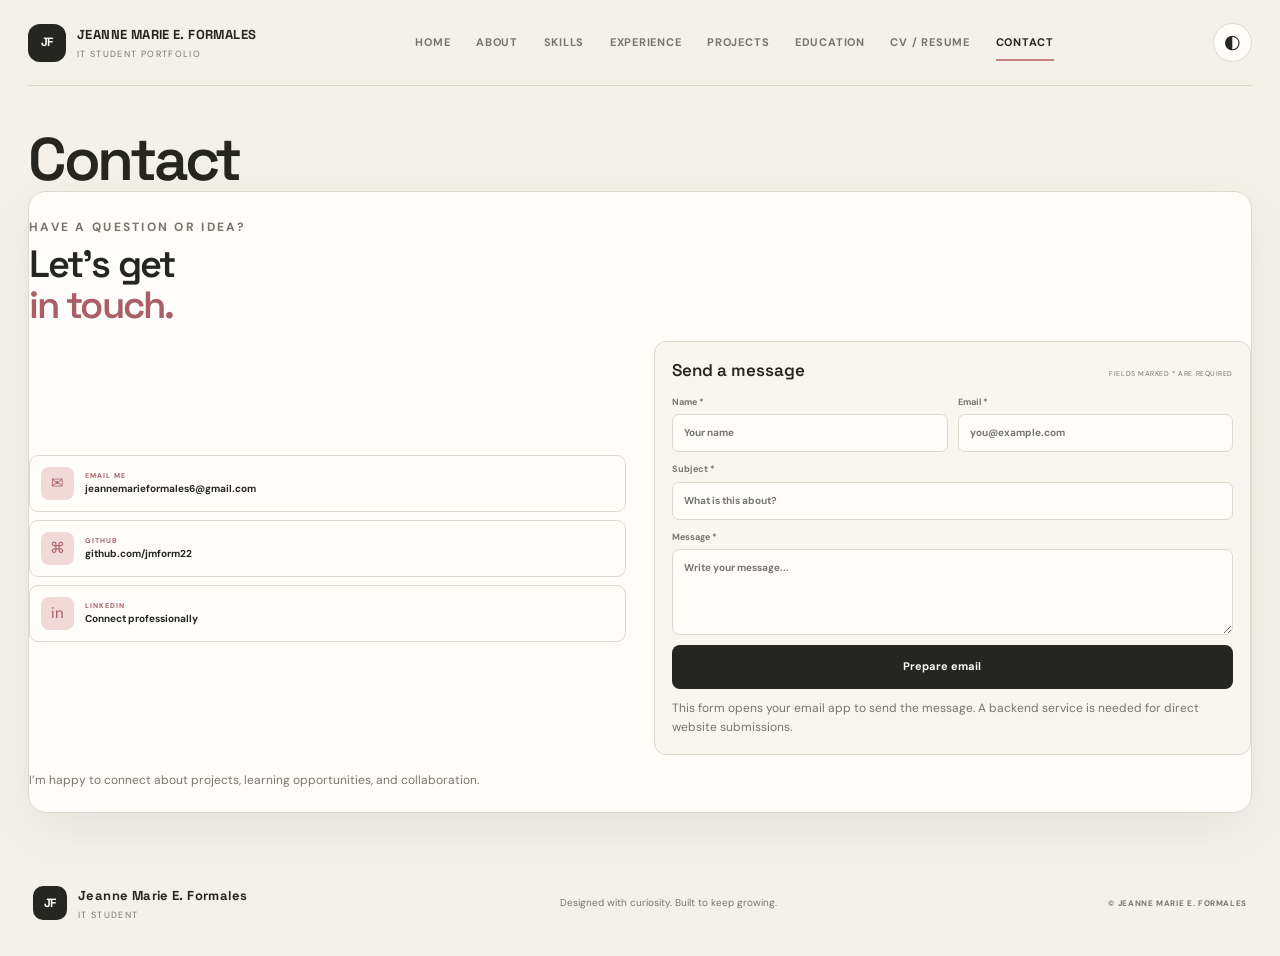
==== contact.html @ e049a28f "Add files via upload" ====
<!DOCTYPE html><html lang="en"><head><meta charset="UTF-8"><meta name="viewport" content="width=device-width, initial-scale=1"><meta name="description" content="Contact — Jeanne Marie E. Formales, IT student portfolio."><meta name="author" content="Jeanne Marie E. Formales"><meta property="og:title" content="Contact | Jeanne Marie E. Formales"><meta property="og:description" content="Questions, project ideas, and opportunities are welcome."><title>Contact | Jeanne Marie E. Formales</title><link rel="preconnect" href="https://fonts.googleapis.com"><link rel="preconnect" href="https://fonts.gstatic.com" crossorigin><link href="https://fonts.googleapis.com/css2?family=DM+Sans:wght@400;500;600;700&family=Space+Grotesk:wght@400;500;600;700&display=swap" rel="stylesheet"><link rel="stylesheet" href="styles.css"><script src="script.js" defer></script></head>
<body><div class="site-shell"><header class="topbar"><a class="brand" href="index.html"><span class="brand-mark">JF</span><span>JEANNE MARIE E. FORMALES<span class="brand-sub">IT STUDENT PORTFOLIO</span></span></a><button class="menu-toggle" id="menuToggle" aria-label="Toggle navigation" aria-expanded="false">☰</button><nav class="main-nav" id="mainNav" aria-label="Main navigation"><a href="index.html" class="">Home</a><a href="about.html" class="">About</a><a href="skills.html" class="">Skills</a><a href="experience.html" class="">Experience</a><a href="projects.html" class="">Projects</a><a href="education.html" class="">Education</a><a href="resume.html" class="">CV / Resume</a><a href="contact.html" class="active">Contact</a></nav><button class="theme-toggle" id="themeToggle" aria-label="Toggle dark mode">◐</button></header>
  <main><div class="page-intro"><h1>Contact</h1><div class="single-panel"><section class="panel contact-panel" id="contact">
    
          <br>
          <div class="section-heading"><p class="eyebrow">HAVE A QUESTION OR IDEA?</p><h2>Let's get<br><em>in touch.</em></h2></div>
          <p class="body-copy">I’m happy to connect about projects, learning opportunities, and collaboration.</p>
          <div class="contact-links">
            <a href="mailto:jeannemarieformales6@gmail.com"><span class="contact-icon">✉</span><span><small>EMAIL ME</small><strong>jeannemarieformales6@gmail.com</strong></span><span class="external-arrow"></span></a>
            <a href="https://github.com/jmform22" target="_blank" rel="noreferrer"><span class="contact-icon">⌘</span><span><small>GITHUB</small><strong>github.com/jmform22</strong></span><span class="external-arrow"></span></a>
            <a href="https://www.linkedin.com/in/jeanne-marie-formales-122176320" target="_blank" rel="noreferrer"><span class="contact-icon">in</span><span><small>LINKEDIN</small><strong>Connect professionally</strong></span><span class="external-arrow"></span></a>
          </div>
          <form class="contact-form" id="contactForm">
            <div class="form-heading"><strong>Send a message</strong><span>FIELDS MARKED * ARE REQUIRED</span></div>
            <div class="form-row"><label>Name *<input type="text" id="senderName" name="name" placeholder="Your name" required></label><label>Email *<input type="email" id="senderEmail" name="email" placeholder="you@example.com" required></label></div>
            <label>Subject *<input type="text" id="senderSubject" name="subject" placeholder="What is this about?" required></label>
            <label>Message *<textarea id="senderMessage" name="message" rows="4" placeholder="Write your message..." required></textarea></label>
            <button class="button button-primary submit-button" type="submit">Prepare email <span></span></button>
            <p class="form-feedback" id="formFeedback" role="status">This form opens your email app to send the message. A backend service is needed for direct website submissions.</p>
          </form>
        </section></div></main><footer class="footer"><a class="footer-brand" href="index.html"><span class="brand-mark">JF</span><span>Jeanne Marie E. Formales<small>IT STUDENT</small></span></a><p>Designed with curiosity. Built to keep growing.</p><div class="footer-links"><a href="contact.html"></a><span>© <span id="year"></span> JEANNE MARIE E. FORMALES</span></div></footer></div></body></html>
---- styles.css ----
/* Jeanne Marie E. Formales — minimalist portfolio
   Main palette inspired by the hand-drawn wireframe: warm ivory, muted rose, charcoal. */
:root {
  --bg: #f4f1eb;
  --surface: #fffdf9;
  --surface-2: #f9f5ef;
  --ink: #252521;
  --muted: #77756f;
  --line: #ded8cf;
  --rose: #c98283;
  --rose-dark: #a95f65;
  --rose-light: #f0d9d7;
  --green: #758777;
  --shadow: 0 18px 55px rgba(56, 44, 37, .07);
  --radius: 18px;
}
[data-theme="dark"] {
  --bg: #171918; --surface: #202321; --surface-2: #292d2a; --ink: #f4f0e9;
  --muted: #b0b0a8; --line: #3a403b; --rose: #cf9294; --rose-dark: #e5a5a5;
  --rose-light: #493638; --green: #a3b7a4; --shadow: 0 18px 55px rgba(0,0,0,.2);
}
* { box-sizing: border-box; }
html { scroll-behavior: smooth; scroll-padding-top: 100px; }
body { margin: 0; background: var(--bg); color: var(--ink); font-family: "DM Sans", sans-serif; line-height: 1.6; transition: background .25s, color .25s; }
a { color: inherit; text-decoration: none; }
button, input, textarea, select { font: inherit; }
button, a, input, textarea, select { -webkit-tap-highlight-color: transparent; }
:focus-visible { outline: 3px solid var(--rose); outline-offset: 3px; }
.site-shell { width: min(1320px, calc(100% - 56px)); margin: 0 auto; }
.topbar { min-height: 86px; display: flex; align-items: center; justify-content: space-between; gap: 28px; border-bottom: 1px solid var(--line); }
.brand, .footer-brand { display: flex; align-items: center; gap: 11px; font-family: "Space Grotesk", sans-serif; font-size: 13px; font-weight: 700; letter-spacing: .03em; }
.brand-mark { display: grid; place-items: center; width: 38px; height: 38px; border-radius: 12px; background: var(--ink); color: var(--surface); font-size: 12px; letter-spacing: -.04em; }
.brand-sub, .footer-brand small { display: block; color: var(--muted); font: 9px "DM Sans", sans-serif; letter-spacing: .15em; margin-top: 2px; }
.main-nav { display: flex; align-items: center; gap: clamp(12px, 2vw, 28px); }
.main-nav a { position: relative; color: var(--muted); font-size: 11px; font-weight: 700; letter-spacing: .07em; text-transform: uppercase; padding: 32px 0; }
.main-nav a:hover, .main-nav a.active { color: var(--ink); }
.main-nav a.active::after { content: ""; position: absolute; bottom: 22px; left: 0; right: 0; height: 2px; background: var(--rose); }
.theme-toggle, .menu-toggle { border: 1px solid var(--line); background: var(--surface); color: var(--ink); width: 39px; height: 39px; border-radius: 50%; cursor: pointer; font-size: 19px; }
.menu-toggle { display: none; border-radius: 11px; }
.panel { background: var(--surface); border: 1px solid var(--line); border-radius: var(--radius); box-shadow: var(--shadow); overflow: hidden; position: relative; }
.hero-panel { margin-top: 28px; background: var(--surface); }
.panel-kicker { height: 48px; padding: 0 28px; display: flex; align-items: center; gap: 10px; border-bottom: 1px solid var(--line); color: var(--muted); font-size: 9px; font-weight: 700; letter-spacing: .15em; }
.status-dot { width: 7px; height: 7px; border-radius: 50%; background: var(--green); box-shadow: 0 0 0 4px color-mix(in srgb, var(--green) 14%, transparent); }
.kicker-line, .section-rule { flex: 1; height: 1px; background: var(--line); }
.panel-number { color: var(--rose-dark); }
.hero-content { display: grid; grid-template-columns: 1.1fr .9fr; min-height: 435px; padding: 52px clamp(28px, 6vw, 82px) 38px; align-items: center; gap: 36px; }
.eyebrow { margin: 0 0 12px; color: var(--rose-dark); font-size: 9px; font-weight: 700; letter-spacing: .19em; }
.hero-copy h1, h2, h3, p { overflow-wrap: anywhere; }
.hero-copy h1 { margin: 0; font: 600 clamp(43px, 6vw, 76px)/.99 "Space Grotesk", sans-serif; letter-spacing: -.065em; }
.hero-copy h1 span { color: var(--rose-dark); }
.hero-role { margin: 23px 0 12px; font-weight: 700; font-size: 13px; }
.role-divider { color: var(--rose); padding: 0 8px; }
.hero-description, .body-copy { max-width: 480px; color: var(--muted); font-size: 13px; line-height: 1.9; }
.button-row { display: flex; flex-wrap: wrap; gap: 10px; margin-top: 24px; }
.button { display: inline-flex; align-items: center; justify-content: center; gap: 22px; min-height: 44px; padding: 0 17px; border: 1px solid transparent; border-radius: 8px; font-size: 11px; font-weight: 700; cursor: pointer; transition: transform .2s, background .2s, border .2s; }
.button:hover { transform: translateY(-2px); }
.button-primary { background: var(--ink); color: var(--surface); }
.button-primary:hover { background: var(--rose-dark); }
.button-primary span, .button-ghost span { font-size: 16px; }
.button-ghost { border-color: var(--line); background: transparent; color: var(--ink); }
.button-ghost:hover { border-color: var(--rose); }
.social-row { display: flex; align-items: center; gap: 12px; margin-top: 27px; color: var(--muted); font-size: 10px; font-weight: 600; }
.social-row a:hover { color: var(--rose-dark); }
.social-row > span { width: 3px; height: 3px; background: var(--rose); border-radius: 50%; }
.hero-visual { min-height: 300px; position: relative; display: grid; place-items: center; }
.portrait-frame { width: min(100%, 330px); aspect-ratio: 1 / 1; position: relative; padding: 12px; background: var(--rose-light); border-radius: 48% 48% 18px 18px; transform: rotate(2deg); z-index: 1; }
.portrait-placeholder { width: 100%; height: 100%; border: 1px dashed var(--rose-dark); border-radius: inherit; display: flex; flex-direction: column; align-items: center; justify-content: center; gap: 8px; color: var(--rose-dark); background: repeating-linear-gradient(135deg, transparent, transparent 12px, color-mix(in srgb, var(--rose) 6%, transparent) 12px, color-mix(in srgb, var(--rose) 6%, transparent) 13px); transform: rotate(-2deg); }
.portrait-circle { display: grid; place-items: center; width: 88px; height: 88px; border-radius: 50%; background: var(--surface); color: var(--rose-dark); font: 600 28px "Space Grotesk"; box-shadow: 0 8px 20px #0000000b; }
.portrait-placeholder > span { font-size: 9px; font-weight: 700; letter-spacing: .14em; }
.portrait-placeholder small { font-size: 10px; color: var(--muted); }
.photo-corner { position: absolute; width: 30px; height: 30px; border-color: var(--rose-dark); border-style: solid; }
.corner-tl { top: -6px; left: -6px; border-width: 2px 0 0 2px; }.corner-br { bottom: -6px; right: -6px; border-width: 0 2px 2px 0; }
.floating-note { position: absolute; z-index: 2; bottom: 26px; left: -12px; display: flex; gap: 10px; align-items: center; padding: 12px 16px; border: 1px solid var(--line); border-radius: 12px; background: var(--surface); box-shadow: var(--shadow); transform: rotate(-2deg); }
.note-icon { display: grid; place-items: center; width: 32px; height: 32px; border-radius: 9px; background: var(--rose-light); color: var(--rose-dark); font-size: 18px; }
.floating-note strong, .floating-note small { display: block; }.floating-note strong { font-size: 10px; }.floating-note small { color: var(--muted); font-size: 9px; }
.hero-orbit { position: absolute; border: 1px solid var(--line); border-radius: 50%; }.orbit-one { width: 360px; height: 360px; }.orbit-two { width: 410px; height: 410px; border-style: dashed; opacity: .7; }
.hero-bottom { display: flex; justify-content: space-between; gap: 20px; padding: 17px 28px; border-top: 1px solid var(--line); color: var(--muted); font-size: 8px; font-weight: 700; letter-spacing: .12em; }
.hero-bottom b { color: var(--rose-dark); margin-left: 8px; }
.panel-grid { display: grid; grid-template-columns: repeat(12, minmax(0, 1fr)); gap: 18px; margin-top: 18px; align-items: stretch; }
.panel-grid > .panel { padding: 24px; }
.about-panel { grid-column: span 5; }.skills-panel { grid-column: span 7; }.experience-panel { grid-column: span 5; }.projects-panel { grid-column: span 7; }.resume-panel { grid-column: span 5; }.contact-panel { grid-column: span 7; }
.section-top { display: flex; align-items: center; gap: 10px; margin-bottom: 27px; }
.section-index { color: var(--rose-dark); font: 600 10px "Space Grotesk"; }
.section-label { font-size: 9px; font-weight: 700; letter-spacing: .16em; white-space: nowrap; }
.section-symbol { color: var(--rose-dark); font-size: 16px; }
.section-heading { margin-bottom: 15px; }
.section-heading .eyebrow { margin-bottom: 7px; }
.section-heading h2 { margin: 0; font: 600 clamp(25px, 3vw, 38px)/1.08 "Space Grotesk", sans-serif; letter-spacing: -.05em; }
.section-heading h2 em { color: var(--rose-dark); font-style: normal; }
.body-copy { font-size: 12px; margin: 14px 0 20px; }
.about-facts { display: grid; gap: 0; margin-top: 24px; border-top: 1px solid var(--line); }
.about-facts > div { padding: 14px 0; border-bottom: 1px solid var(--line); }
.fact-label { display: block; margin-bottom: 5px; color: var(--rose-dark); font-size: 8px; font-weight: 700; letter-spacing: .15em; }
.about-facts strong, .about-facts small { display: block; }.about-facts strong { font-size: 12px; }.about-facts small { color: var(--muted); font-size: 10px; margin-top: 2px; }
.quote-strip { margin-top: 18px; padding: 14px; border-left: 3px solid var(--rose); background: var(--surface-2); color: var(--muted); font: italic 12px "Space Grotesk"; }
.skill-list { display: grid; grid-template-columns: repeat(2, minmax(0, 1fr)); gap: 9px; margin-top: 22px; }
.skill-item { display: flex; align-items: center; gap: 10px; min-width: 0; padding: 12px; border: 1px solid var(--line); border-radius: 11px; background: var(--surface-2); transition: border .2s, transform .2s; }
.skill-item:hover { border-color: var(--rose); transform: translateY(-2px); }
.skill-code { flex: 0 0 34px; display: grid; place-items: center; width: 34px; height: 34px; border-radius: 8px; background: var(--rose-light); color: var(--rose-dark); font: 700 10px "Space Grotesk"; }
.skill-item strong, .skill-item small { display: block; }.skill-item strong { font-size: 11px; }.skill-item small { color: var(--muted); font-size: 9px; line-height: 1.4; }.skill-arrow { margin-left: auto; color: var(--rose-dark); }
.skill-footer { display: flex; justify-content: space-between; align-items: center; margin-top: 20px; color: var(--muted); font-size: 8px; letter-spacing: .15em; font-weight: 700; }
.tiny-bars { display: flex; gap: 3px; }.tiny-bars i { display: block; width: 17px; height: 4px; background: var(--rose-light); border-radius: 5px; }.tiny-bars i:first-child, .tiny-bars i:nth-child(2), .tiny-bars i:nth-child(3) { background: var(--rose); }
.timeline { border-left: 1px solid var(--line); margin: 26px 0 4px 6px; padding-left: 23px; }
.timeline-item { position: relative; padding: 0 0 26px; }.timeline-item:last-child { padding-bottom: 0; }
.timeline-dot { position: absolute; top: 4px; left: -29px; width: 11px; height: 11px; border: 3px solid var(--surface); border-radius: 50%; background: var(--rose); box-shadow: 0 0 0 1px var(--rose); }
.timeline-date { color: var(--rose-dark); font-size: 8px; font-weight: 700; letter-spacing: .15em; }
.timeline-item h3 { margin: 6px 0 2px; font: 600 17px/1.3 "Space Grotesk"; letter-spacing: -.03em; }.timeline-org { margin: 0 0 10px !important; color: var(--ink) !important; font-weight: 700; }
.timeline-item p { margin: 8px 0; color: var(--muted); font-size: 11px; line-height: 1.8; }
.tag-row { display: flex; flex-wrap: wrap; gap: 6px; margin-top: 13px; }.tag-row span { padding: 5px 8px; border: 1px solid var(--line); border-radius: 5px; color: var(--muted); font-size: 8px; font-weight: 700; }
.muted-timeline { opacity: .75; }.edit-hint { color: var(--rose-dark); font-size: 8px; letter-spacing: .13em; font-weight: 700; }
.projects-heading { display: flex; justify-content: space-between; align-items: end; gap: 12px; }.project-count { display: flex; flex-direction: column; align-items: end; padding-bottom: 5px; color: var(--muted); }.project-count strong { color: var(--rose-dark); font: 600 28px "Space Grotesk"; line-height: 1; }.project-count small { font-size: 8px; letter-spacing: .13em; }
.project-tools { display: flex; gap: 8px; margin: 22px 0 14px; }.search-box { display: flex; flex: 1; min-width: 0; align-items: center; gap: 8px; padding: 0 11px; border: 1px solid var(--line); border-radius: 8px; color: var(--muted); }.search-box > span { font-size: 20px; }.search-box input { width: 100%; min-width: 0; border: 0; outline: none; background: transparent; color: var(--ink); padding: 11px 0; font-size: 10px; }.project-tools select { max-width: 145px; border: 1px solid var(--line); border-radius: 8px; background: var(--surface); color: var(--muted); padding: 0 9px; font-size: 10px; }
.project-list { display: grid; gap: 12px; }.project-card { display: grid; grid-template-columns: minmax(115px, .8fr) minmax(0, 1.2fr); border: 1px solid var(--line); border-radius: 12px; overflow: hidden; background: var(--surface); transition: border .2s, transform .2s; }.project-card:hover { border-color: var(--rose); transform: translateY(-2px); }
.project-art { position: relative; min-height: 190px; overflow: hidden; display: grid; place-items: center; background: var(--rose-light); }.art-label { position: absolute; top: 12px; left: 12px; z-index: 2; font-size: 7px; font-weight: 700; letter-spacing: .12em; color: var(--rose-dark); }.art-corner { position: absolute; bottom: 10px; right: 12px; display: grid; place-items: center; width: 27px; height: 27px; border: 1px solid color-mix(in srgb, var(--rose-dark) 40%, transparent); border-radius: 50%; color: var(--rose-dark); }
.art-payroll { background: #e9e6dc; }.mini-window { width: 76%; padding: 9px; border: 1px solid #c3bdb2; border-radius: 6px; background: #f8f5ee; transform: rotate(-4deg); box-shadow: 8px 12px 0 #b8aaa05c; }.mini-window-top { display: flex; gap: 4px; padding-bottom: 8px; border-bottom: 1px solid #e0d8cf; }.mini-window-top i, .browser-dots i { width: 5px; height: 5px; background: #c98283; border-radius: 50%; }.mini-profile { width: 25px; height: 25px; margin: 9px 0; border-radius: 50%; background: #d5a4a0; }.mini-lines i { display: block; width: 75%; height: 4px; margin: 6px 0; border-radius: 5px; background: #d5d0c7; }.mini-lines i:nth-child(2) { width: 48%; }.mini-chart { height: 24px; margin-top: 10px; border-radius: 3px; background: repeating-linear-gradient(90deg, #d3a4a1 0 8px, transparent 8px 13px); }
.art-health { background: #e1e8df; }.qr-graphic { width: 105px; height: 105px; display: grid; place-items: center; position: relative; background: #f8faf4; border: 7px solid #f8faf4; box-shadow: 0 0 0 1px #aab8a6; transform: rotate(6deg); }.qr-grid { position: absolute; inset: 0; opacity: .75; background: repeating-conic-gradient(#596b5a 0% 25%, transparent 0% 50%) 50% / 12px 12px; }.qr-graphic span { z-index: 1; padding: 3px 5px; background: #f8faf4; color: #596b5a; font: 700 11px/1.1 "Space Grotesk"; text-align: center; }.health-cross { position: absolute; right: 20%; bottom: 19%; display: grid; place-items: center; width: 30px; height: 30px; border-radius: 50%; background: #758777; color: white; font-size: 22px; }
.art-portfolio { background: #e7d7d2; }.portfolio-browser { width: 78%; min-height: 120px; border-radius: 6px; background: #fffaf4; box-shadow: 8px 9px 0 #a95f652b; transform: rotate(-3deg); }.browser-dots { display: flex; gap: 4px; padding: 8px; border-bottom: 1px solid #e8ded7; }.browser-content { position: relative; padding: 12px; color: #35332f; }.browser-content > span { display: block; font-size: 6px; letter-spacing: .1em; }.browser-content b { display: block; margin-top: 4px; font: 700 17px/1 "Space Grotesk"; }.browser-content > i { display: block; width: 45%; height: 3px; margin-top: 5px; background: #d9d2c8; }.browser-image { position: absolute; width: 34px; height: 49px; right: 11px; bottom: 9px; border-radius: 20px 20px 4px 4px; background: #d5a4a0; }
.project-info { min-width: 0; padding: 14px; }.project-meta { display: flex; flex-wrap: wrap; justify-content: space-between; gap: 5px; color: var(--rose-dark); font-size: 7px; font-weight: 700; letter-spacing: .09em; }.project-info h3 { margin: 9px 0 7px; font: 600 16px/1.2 "Space Grotesk"; letter-spacing: -.03em; }.project-info p { margin: 0; color: var(--muted); font-size: 10px; line-height: 1.75; }.project-info .tag-row { margin-top: 10px; }.project-info .tag-row span { padding: 4px 6px; font-size: 7px; }.text-link { margin-top: 12px; padding: 0; border: 0; background: transparent; color: var(--ink); font-size: 9px; font-weight: 700; cursor: pointer; }.text-link span { color: var(--rose-dark); margin-left: 5px; font-size: 14px; }.text-link:hover { color: var(--rose-dark); }
.no-results { padding: 20px; color: var(--muted); font-size: 12px; text-align: center; }.project-upload { display: flex; align-items: center; gap: 12px; margin-top: 14px; padding: 14px; border: 1px dashed var(--rose); border-radius: 10px; background: var(--surface-2); }.upload-icon { display: grid; flex: 0 0 32px; place-items: center; width: 32px; height: 32px; border-radius: 8px; background: var(--rose-light); color: var(--rose-dark); font-size: 19px; }.project-upload strong { display: block; font-size: 10px; }.project-upload p { margin: 2px 0 0; color: var(--muted); font-size: 9px; line-height: 1.5; }.upload-link { margin-left: auto; white-space: nowrap; color: var(--rose-dark); font-size: 9px; font-weight: 700; }
.resume-card { display: flex; align-items: center; gap: 12px; margin-top: 24px; padding: 15px; border: 1px solid var(--line); border-radius: 11px; background: var(--surface-2); }.resume-icon { display: grid; place-items: center; flex: 0 0 42px; height: 48px; border-radius: 6px; background: var(--rose-light); color: var(--rose-dark); font: 700 11px "Space Grotesk"; }.resume-copy { min-width: 0; flex: 1; }.resume-copy strong, .resume-copy span, .resume-copy small { display: block; }.resume-copy strong { font-size: 11px; }.resume-copy span { color: var(--muted); font-size: 9px; }.resume-copy small { margin-top: 4px; color: var(--rose-dark); font-size: 8px; }.resume-status { align-self: start; padding: 4px 6px; border-radius: 4px; background: var(--rose-light); color: var(--rose-dark); font-size: 7px; font-weight: 700; letter-spacing: .05em; white-space: nowrap; }.resume-actions { display: flex; flex-wrap: wrap; gap: 8px; margin-top: 14px; }.resume-actions .button { flex: 1; gap: 12px; min-width: 125px; }.disabled-link { opacity: .48; cursor: not-allowed; pointer-events: none; }.small-note { margin: 13px 0 20px; color: var(--muted); font-size: 9px; line-height: 1.7; }.small-note code { color: var(--rose-dark); }.education-block { display: flex; gap: 12px; padding-top: 17px; border-top: 1px solid var(--line); }.education-icon { display: grid; place-items: center; flex: 0 0 34px; height: 34px; border-radius: 9px; background: var(--rose-light); color: var(--rose-dark); }.education-block strong, .education-block small { display: block; }.education-block strong { font-size: 11px; line-height: 1.5; }.education-block small { margin-top: 3px; color: var(--muted); font-size: 9px; }
.contact-links { display: grid; gap: 8px; margin: 21px 0; }.contact-links > a { display: flex; align-items: center; gap: 11px; padding: 11px; border: 1px solid var(--line); border-radius: 9px; transition: border .2s; }.contact-links > a:hover { border-color: var(--rose); }.contact-icon { display: grid; place-items: center; width: 33px; height: 33px; flex: 0 0 33px; border-radius: 8px; background: var(--rose-light); color: var(--rose-dark); font-size: 15px; }.contact-links small, .contact-links strong { display: block; }.contact-links small { color: var(--rose-dark); font-size: 7px; letter-spacing: .14em; font-weight: 700; }.contact-links strong { font-size: 10px; overflow-wrap: anywhere; }.external-arrow { margin-left: auto; color: var(--rose-dark); }
.contact-form { padding: 17px; border-radius: 12px; background: var(--surface-2); border: 1px solid var(--line); }.form-heading { display: flex; justify-content: space-between; align-items: baseline; gap: 10px; margin-bottom: 14px; }.form-heading strong { font: 600 17px "Space Grotesk"; }.form-heading span { color: var(--muted); font-size: 7px; letter-spacing: .08em; }.contact-form label { display: block; margin-bottom: 10px; color: var(--muted); font-size: 9px; font-weight: 700; }.contact-form input, .contact-form textarea { display: block; width: 100%; margin-top: 5px; padding: 10px 11px; border: 1px solid var(--line); border-radius: 7px; background: var(--surface); color: var(--ink); outline: none; font-size: 10px; resize: vertical; }.contact-form input:focus, .contact-form textarea:focus { border-color: var(--rose); }.form-row { display: grid; grid-template-columns: 1fr 1fr; gap: 10px; }.submit-button { width: 100%; }.form-feedback { margin: 10px 0 0; color: var(--muted); font-size: 9px; line-height: 1.6; }
.footer { display: flex; align-items: center; justify-content: space-between; flex-wrap: wrap; gap: 20px; padding: 30px 5px 35px; color: var(--muted); }.footer-brand { color: var(--ink); }.footer-brand .brand-mark { width: 34px; height: 34px; border-radius: 10px; }.footer p { font-size: 10px; }.footer-links { display: flex; gap: 18px; font-size: 8px; font-weight: 700; letter-spacing: .08em; }.footer-links a { color: var(--rose-dark); }
.project-dialog { width: min(520px, calc(100% - 32px)); padding: 30px; border: 1px solid var(--line); border-radius: 18px; background: var(--surface); color: var(--ink); box-shadow: 0 24px 100px #0003; }.project-dialog::backdrop { background: #1e1c1acc; backdrop-filter: blur(4px); }.dialog-close { position: absolute; top: 13px; right: 15px; width: 32px; height: 32px; border: 1px solid var(--line); border-radius: 50%; background: transparent; color: var(--ink); font-size: 22px; cursor: pointer; }.project-dialog h2 { margin: 0 0 12px; font: 600 29px/1.1 "Space Grotesk"; letter-spacing: -.04em; }.project-dialog > p:not(.eyebrow) { color: var(--muted); font-size: 13px; line-height: 1.8; }.dialog-tech { padding: 10px 12px; border-radius: 8px; background: var(--surface-2); color: var(--rose-dark); font-size: 11px; font-weight: 700; }.project-dialog .dialog-note { padding-top: 13px; border-top: 1px solid var(--line); font-size: 10px !important; }
@media (max-width: 980px) {
  .site-shell { width: min(100% - 32px, 800px); }
  .topbar { gap: 12px; }.main-nav { gap: 13px; }.main-nav a { font-size: 9px; }
  .hero-content { padding: 40px 35px; }.hero-copy h1 { font-size: clamp(43px, 7vw, 64px); }
  .panel-grid > .panel { padding: 21px; }.about-panel, .experience-panel, .resume-panel { grid-column: span 6; }.skills-panel, .projects-panel, .contact-panel { grid-column: span 6; }
  .project-card { grid-template-columns: 1fr; }.project-art { min-height: 155px; }.project-info { padding: 13px; }
}
@media (max-width: 680px) {
  .site-shell { width: calc(100% - 24px); }.topbar { min-height: 72px; position: relative; }.brand { font-size: 11px; }.brand-mark { width: 34px; height: 34px; }.menu-toggle { display: block; margin-left: auto; }.theme-toggle { width: 36px; height: 36px; }
  .main-nav { display: none; position: absolute; z-index: 10; top: 62px; left: 0; right: 0; padding: 12px; border: 1px solid var(--line); border-radius: 12px; background: var(--surface); box-shadow: var(--shadow); flex-direction: column; align-items: stretch; gap: 0; }.main-nav.open { display: flex; }.main-nav a { padding: 12px; font-size: 10px; }.main-nav a.active::after { top: 10px; bottom: 10px; left: 0; right: auto; width: 2px; height: auto; }
  .hero-panel { margin-top: 14px; }.panel-kicker { padding: 0 15px; font-size: 7px; letter-spacing: .1em; }.hero-content { grid-template-columns: 1fr; padding: 34px 23px 28px; gap: 18px; }.hero-copy h1 { font-size: clamp(47px, 13vw, 70px); }.hero-description { font-size: 12px; }.hero-visual { min-height: 260px; }.portrait-frame { width: min(72%, 280px); }.orbit-one { width: 280px; height: 280px; }.orbit-two { width: 320px; height: 320px; }.floating-note { left: 0; bottom: 14px; }.hero-bottom { padding: 13px 15px; flex-wrap: wrap; font-size: 7px; }.hero-bottom span:last-child { display: none; }
  .panel-grid { grid-template-columns: 1fr; gap: 12px; margin-top: 12px; }.panel-grid > .panel { grid-column: 1; padding: 20px; }.section-top { margin-bottom: 22px; }.section-heading h2 { font-size: 34px; }.skill-list { gap: 8px; }.skill-item { padding: 9px; gap: 8px; }.skill-code { flex-basis: 30px; width: 30px; height: 30px; }.skill-item small { font-size: 8px; }
  .project-card { grid-template-columns: minmax(100px, .8fr) minmax(0, 1.2fr); }.project-art { min-height: 205px; }.project-info h3 { font-size: 14px; }.project-info p { font-size: 9px; }.project-tools { flex-direction: column; }.project-tools select { max-width: none; min-height: 38px; }.project-upload { align-items: flex-start; flex-wrap: wrap; }.upload-link { margin-left: 44px; }.form-row { grid-template-columns: 1fr; gap: 0; }.form-heading { align-items: flex-start; flex-direction: column; gap: 3px; }.footer { align-items: flex-start; flex-direction: column; gap: 12px; }.footer-links { width: 100%; justify-content: space-between; }.footer p { margin: 0; }
}
@media (max-width: 420px) {
  .project-card { grid-template-columns: 1fr; }.project-art { min-height: 160px; }.hero-bottom span:nth-child(2) { margin-left: auto; }.resume-status { display: none; }.contact-links strong { font-size: 9px; }
}
@media (prefers-reduced-motion: reduce) { *, *::before, *::after { scroll-behavior: auto !important; transition: none !important; animation: none !important; } }

/* Multi-page layout: each portfolio section occupies its own dedicated page. */
.page-intro{padding:42px 0 24px}.page-intro h1{margin:0;font:600 clamp(38px,5vw,60px)/1.05 "Space Grotesk",sans-serif;letter-spacing:-.055em}.page-intro p{max-width:650px;color:var(--muted);font-size:12px}.single-panel{display:grid;grid-template-columns:minmax(0,1fr);margin-bottom:18px}.single-panel>.panel{grid-column:1/-1!important;min-height:300px}.single-panel>.panel-grid{display:block}.single-panel .projects-panel{grid-column:1/-1}.single-panel .project-card{grid-template-columns:minmax(160px,.65fr) minmax(0,1.35fr)}.single-panel .project-art{min-height:190px}.single-panel .project-list{display:grid;gap:14px}.single-panel .contact-panel{grid-column:1/-1}.single-panel .education-panel{grid-column:1/-1}.single-panel .about-facts{max-width:850px}.single-panel .skill-list{max-width:1000px}.single-panel .experience-panel{max-width:none}.single-panel .resume-panel{max-width:none}.single-panel .contact-panel{display:grid;grid-template-columns:1fr 1fr;column-gap:28px}.single-panel .contact-panel>.section-top,.single-panel .contact-panel>.section-heading,.single-panel .contact-panel>.body-copy{grid-column:1/-1}.single-panel .contact-form{grid-column:2;grid-row:3 / span 3}.single-panel .contact-links{grid-column:1;grid-row:4}.single-panel .contact-panel .section-heading{grid-column:1/-1}.single-panel .projects-panel .project-list{grid-template-columns:repeat(2,minmax(0,1fr))}.single-panel .projects-panel .project-card{grid-template-columns:1fr}.single-panel .projects-panel .project-art{min-height:170px}
@media(max-width:760px){.page-intro{padding:30px 0 18px}.single-panel .project-list,.single-panel .projects-panel .project-list{grid-template-columns:1fr}.single-panel .project-card{grid-template-columns:1fr}.single-panel .contact-panel{display:block}.single-panel .contact-form{margin-top:18px}.single-panel .project-art{min-height:170px}}
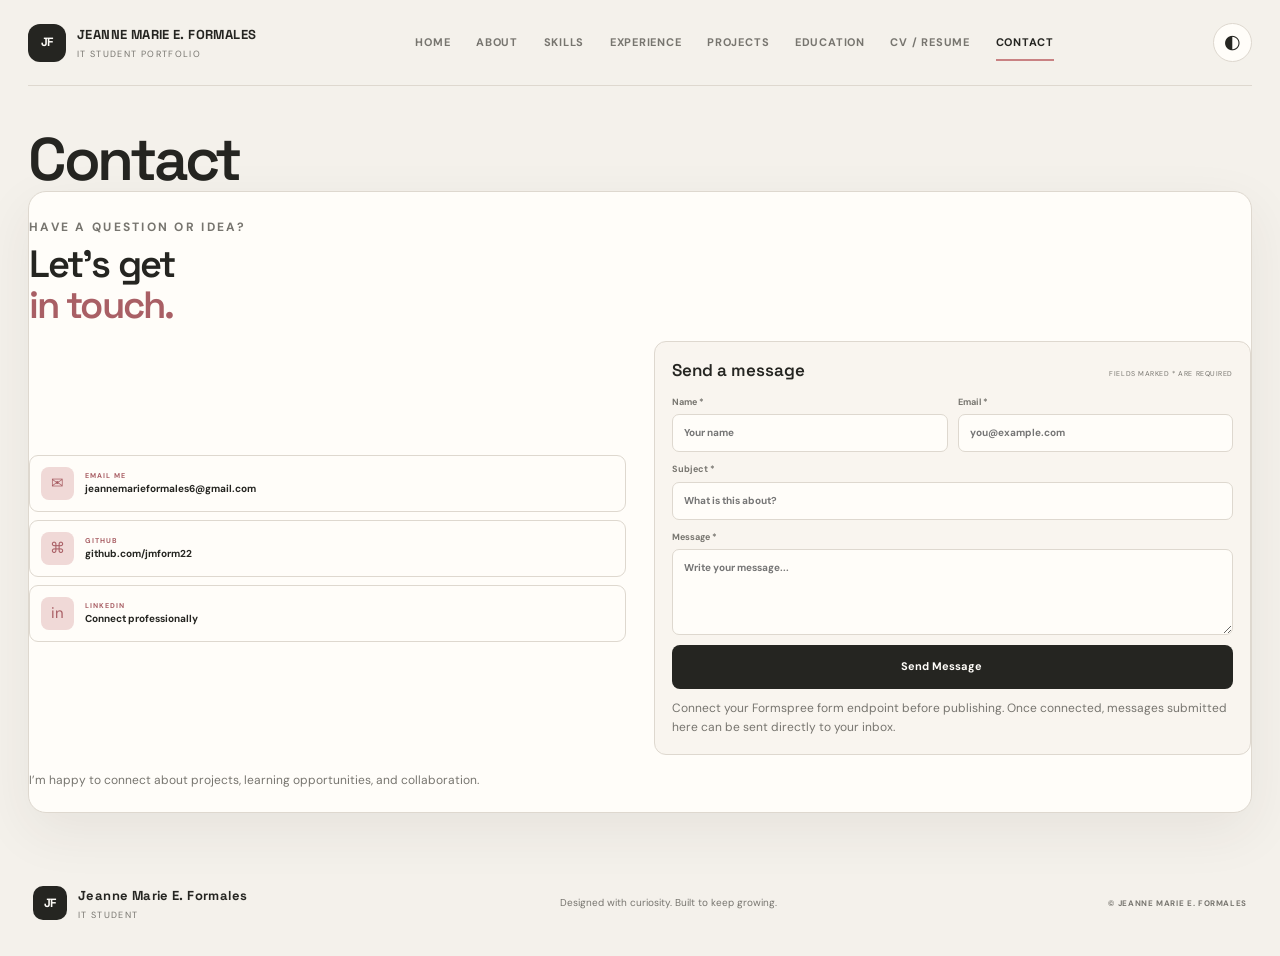
==== commit c6aecf95: "Add files via upload" ====
--- a/contact.html
+++ b/contact.html
@@ -10,12 +10,13 @@
             <a href="https://github.com/jmform22" target="_blank" rel="noreferrer"><span class="contact-icon">⌘</span><span><small>GITHUB</small><strong>github.com/jmform22</strong></span><span class="external-arrow"></span></a>
             <a href="https://www.linkedin.com/in/jeanne-marie-formales-122176320" target="_blank" rel="noreferrer"><span class="contact-icon">in</span><span><small>LINKEDIN</small><strong>Connect professionally</strong></span><span class="external-arrow"></span></a>
           </div>
-          <form class="contact-form" id="contactForm">
+          <form class="contact-form" id="contactForm" action="https://formspree.io/f/YOUR_FORM_ID" method="POST">
+            <input type="text" name="_gotcha" tabindex="-1" autocomplete="off" aria-hidden="true" style="position:absolute;left:-5000px;">
             <div class="form-heading"><strong>Send a message</strong><span>FIELDS MARKED * ARE REQUIRED</span></div>
             <div class="form-row"><label>Name *<input type="text" id="senderName" name="name" placeholder="Your name" required></label><label>Email *<input type="email" id="senderEmail" name="email" placeholder="you@example.com" required></label></div>
             <label>Subject *<input type="text" id="senderSubject" name="subject" placeholder="What is this about?" required></label>
             <label>Message *<textarea id="senderMessage" name="message" rows="4" placeholder="Write your message..." required></textarea></label>
-            <button class="button button-primary submit-button" type="submit">Prepare email <span></span></button>
-            <p class="form-feedback" id="formFeedback" role="status">This form opens your email app to send the message. A backend service is needed for direct website submissions.</p>
+            <button class="button button-primary submit-button" type="submit">Send Message <span></span></button>
+            <p class="form-feedback" id="formFeedback" role="status">Connect your Formspree form endpoint before publishing. Once connected, messages submitted here can be sent directly to your inbox.</p>
           </form>
         </section></div></main><footer class="footer"><a class="footer-brand" href="index.html"><span class="brand-mark">JF</span><span>Jeanne Marie E. Formales<small>IT STUDENT</small></span></a><p>Designed with curiosity. Built to keep growing.</p><div class="footer-links"><a href="contact.html"></a><span>© <span id="year"></span> JEANNE MARIE E. FORMALES</span></div></footer></div></body></html>
